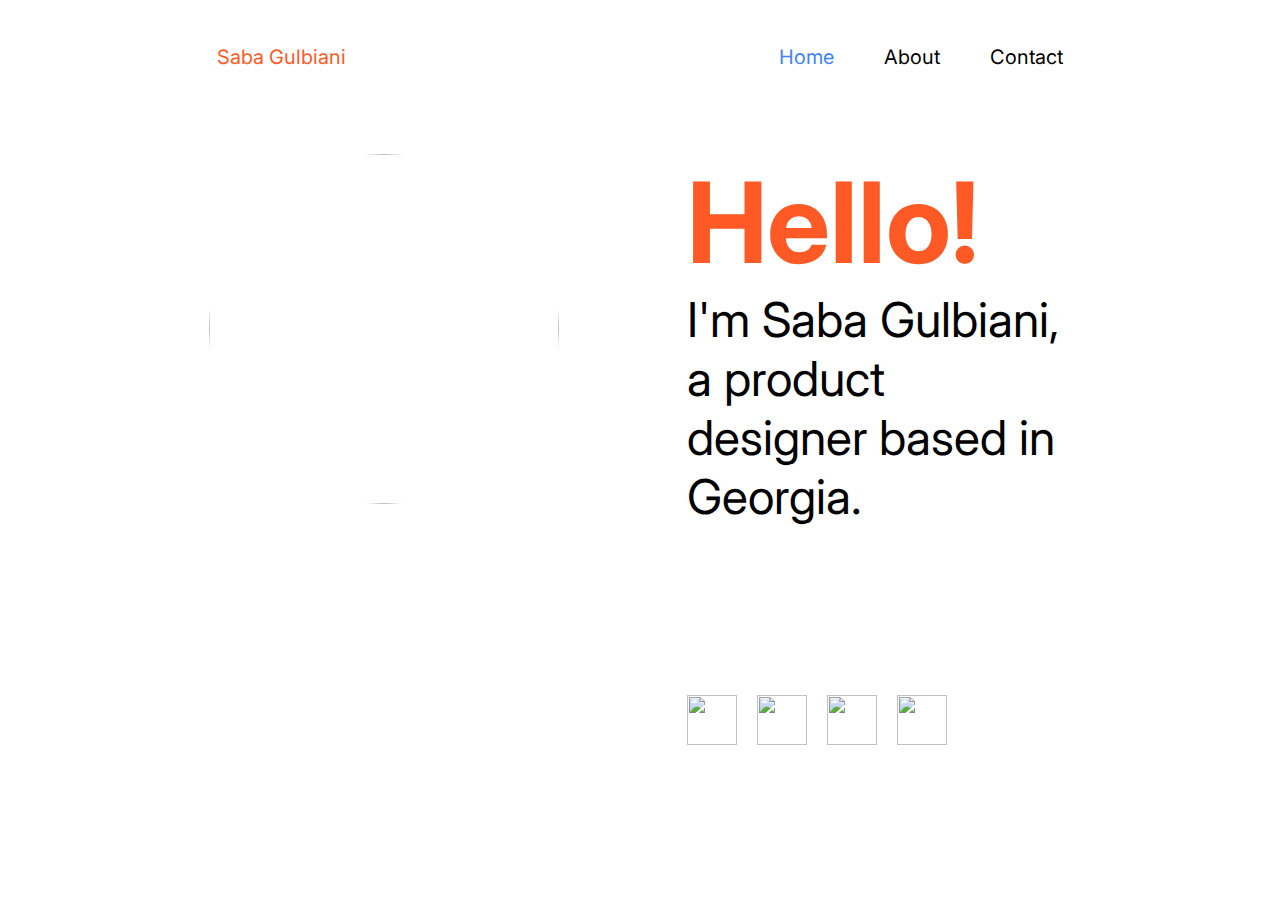
==== index.html @ e2720db1 "Add files via upload" ====
<!DOCTYPE html>
<html lang="en">
  <head>
    <meta charset="UTF-8" />
    <meta name="viewport" content="width=device-width, initial-scale=1.0" />
    <title>Welcome</title>
    <link
      rel="icon"
      type="image/x-icon"
      href="https://pnghq.com/wp-content/uploads/letter-s-png-high-quality-image-73375.png"
    />
    <link rel="preconnect" href="https://fonts.googleapis.com" />
    <link rel="preconnect" href="https://fonts.gstatic.com" crossorigin />
    <link
      href="https://fonts.googleapis.com/css2?family=Inter:wght@100..900&family=Prompt&family=Roboto:wght@700&display=swap"
      rel="stylesheet"
    />
    <link rel="stylesheet" href="./styles.css" />
  </head>
  <body>
    <header>
      <nav class="top_nav">
        <ul class="left_nav">
          <a class="name" href="./index.html">Saba Gulbiani</a>
        </ul>
        <ul class="right_nav">
          <a class="hm" href="./index.html">Home</a>
          <a class="abt" href="./about.html">About</a>
          <a class="contact" href="./contact.html">Contact</a>
        </ul>
      </nav>
    </header>
    <main>
      <div class="content_wraper">
        <div class="left_wraper">
          <img src="./assets/me.jpeg" alt="" />
        </div>
        <div class="right_wraper">
          <h1>Hello!</h1>
          <p>I'm Saba Gulbiani, a product designer based in Georgia.</p>
          <ul class="soc">
            <a href="https://www.facebook.com/sabagulbian1">
              <img src="./assets/facebook.png" alt="" />
            </a>
            <a href="https://www.instagram.com/sabagulbian1/">
              <img src="./assets/instagram.png" alt="" />
            </a>
            <a href="https://twitter.com/gulbiani_saba">
              <img src="./assets/twiter.png" alt="" />
            </a>
            <a href="mailto:sabagulbiani077@gmail.com">
              <img src="./assets/gmail.png" alt="" />
            </a>
          </ul>
        </div>
      </div>
    </main>
  </body>
</html>
---- styles.css ----
* {
  padding: 0px;
  margin: 0px;
  list-style-type: none;
}
a,
li {
  all: unset;
}
body {
  font-family: "Inter", sans-serif;
}

.top_nav {
  padding-top: 5vh;
  padding-bottom: 5vh;
  display: flex;
  position: fixed;
  width: 100%;
  justify-content: space-around;
  font-size: 20px;
  background-color: rgb(255, 255, 255);
}
.left_nav {
  display: flex;
  justify-content: start;
  color: rgb(255, 89, 37);
}
.right_nav {
  display: flex;
  flex-direction: row;
  justify-content: end;
  gap: 50px;
}

.hm {
  color: rgb(62, 131, 251);
}

.content_wraper {
  display: flex;
  justify-content: center;
  padding-top: 12%;
  flex-direction: row;
  width: 100vw;
  gap: 10%;
}
.right_wraper {
  display: flex;
  flex-direction: column;
  justify-content: center;
}
.right_wraper > h1 {
  color: rgb(255, 89, 37);
  font-size: 8rem;
}
.right_wraper > p {
  color: black;
  width: 30vw;
  height: 30vh;
  font-size: 3rem;
}
.left_wraper > img {
  width: 350px;
  height: 350px;
  display: flex;
  justify-content: center;
  border-radius: 70%;
}
.soc {
  display: flex;
  flex-direction: row;
  gap: 20px;
}
a > img {
  width: 50px;
  height: 50px;
}

@media screen and (min-width: 1024px) and (max-width: 1350px) {
  .content_wraper {
    display: flex;
    justify-content: center;
    padding-top: 12%;
    flex-direction: row;
    width: 100vw;
    gap: 10%;
  }
  .right_wraper > h1 {
    color: rgb(255, 89, 37);
    font-size: 7rem;
  }
  .right_wraper > p {
    color: black;
    width: 30vw;
    height: 30vh;
    font-size: 3rem;
  }
  .soc {
    display: flex;
    gap: 20px;
    padding-top: 15vh;
    padding-bottom: 10vh;
  }
}

@media screen and (min-width: 760px) and (max-width: 1024px) {
  .content_wraper {
    display: flex;
    justify-content: center;
    padding-top: 14%;
    flex-direction: column;
    align-items: center;
    width: 100vw;
    gap: 10%;
  }
  .right_wraper > h1 {
    color: rgb(255, 89, 37);
    font-size: 7rem;
  }
  .right_wraper > p {
    color: black;
    width: 80vw;
    font-size: 50px;
  }
  .soc {
    display: flex;
    gap: 20px;
    padding-bottom: 10vh;
  }
}

@media screen and (min-width: 420px) and (max-width: 760px) {
  .content_wraper {
    display: flex;
    justify-content: center;
    padding-top: 24%;
    flex-direction: column;
    align-items: center;
    width: 100vw;
  }
  .right_wraper > h1 {
    color: rgb(255, 89, 37);
    font-size: 5rem;
  }
  .right_wraper > p {
    color: black;
    width: 80vw;
    font-size: 35px;
  }
  .soc {
    display: flex;
    gap: 20px;
    padding-bottom: 10vh;
  }
  .left_wraper > img {
    width: 300px;
    height: 300px;
    display: flex;
    justify-content: center;
    padding-bottom: 10vh;
    border-radius: 70%;
  }
}

@media screen and (min-width: 320px) and (max-width: 420px) {
  .top_nav {
    padding-top: 3vh;
    padding-bottom: 3vh;
    display: flex;
    position: fixed;
    width: 100%;
    justify-content: space-around;
    font-size: 10px;
    background-color: rgb(255, 255, 255);
  }
  .left_nav {
    display: flex;
    justify-content: start;
    color: rgb(255, 89, 37);
  }
  .right_nav {
    display: flex;
    flex-direction: row;
    justify-content: end;
    gap: 50px;
  }
  .content_wraper {
    display: flex;
    justify-content: center;
    padding-top: 18%;
    flex-direction: column;
    align-items: center;
    width: 100vw;
    gap: 10%;
  }

  .right_wraper > h1 {
    color: rgb(255, 89, 37);
    font-size: 3rem;
  }
  .right_wraper > p {
    color: black;
    width: 80vw;
    font-size: 25px;
  }
  .soc {
    display: flex;
    justify-content: center;
    gap: 20px;
    padding-bottom: 10vh;
  }
  .left_wraper > img {
    width: 200px;
    height: 200px;
    display: flex;
    justify-content: center;
    border-radius: 70%;
  }
  a > img {
    width: 40px;
    height: 40px;
  }
}
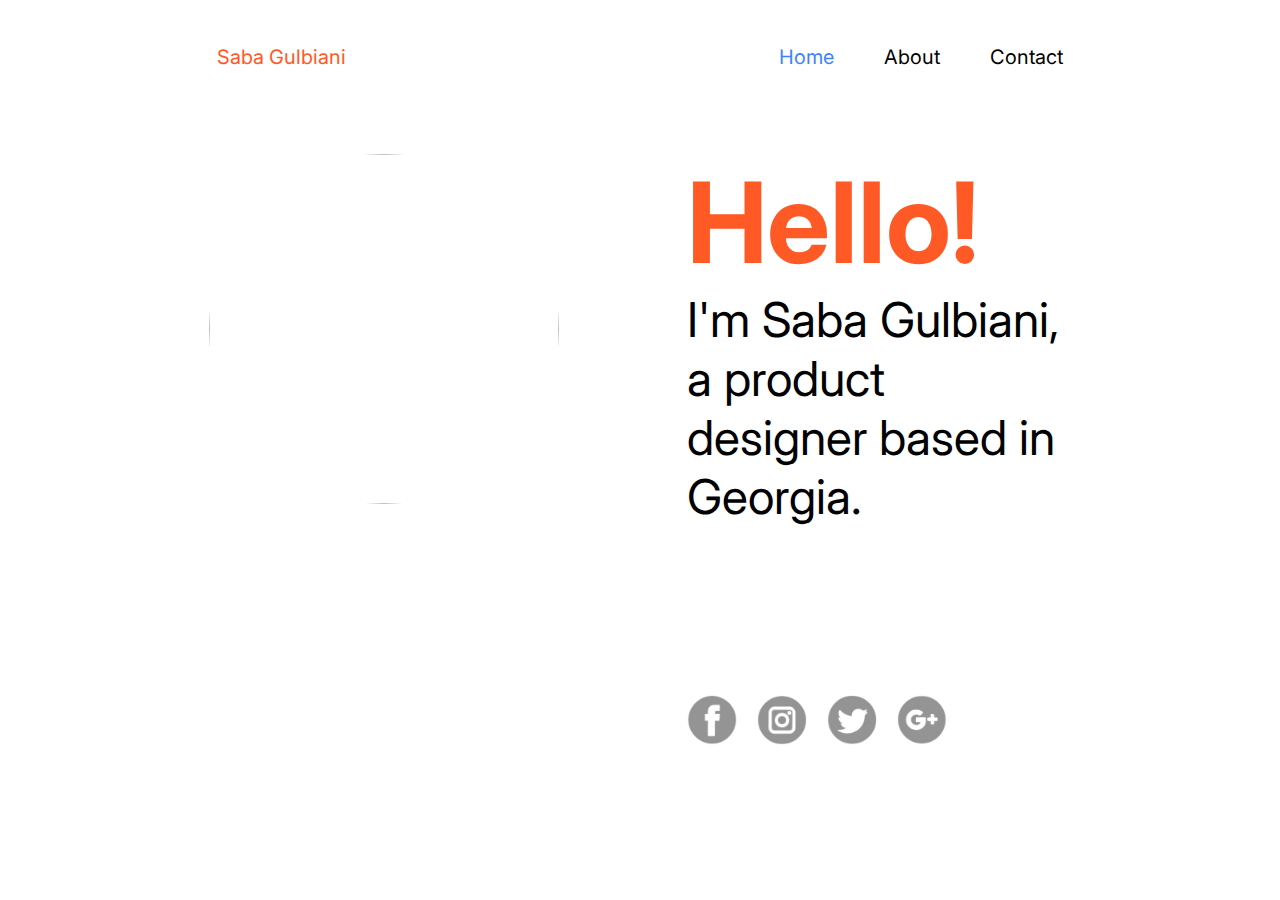
==== commit 1356a9f8: "index.html" ====
--- a/index.html
+++ b/index.html
@@ -40,16 +40,16 @@
           <p>I'm Saba Gulbiani, a product designer based in Georgia.</p>
           <ul class="soc">
             <a href="https://www.facebook.com/sabagulbian1">
-              <img src="./assets/facebook.png" alt="" />
+              <img src="./facebook.png" alt="" />
             </a>
             <a href="https://www.instagram.com/sabagulbian1/">
-              <img src="./assets/instagram.png" alt="" />
+              <img src="./instagram.png" alt="" />
             </a>
             <a href="https://twitter.com/gulbiani_saba">
-              <img src="./assets/twiter.png" alt="" />
+              <img src="./twiter.png" alt="" />
             </a>
             <a href="mailto:sabagulbiani077@gmail.com">
-              <img src="./assets/gmail.png" alt="" />
+              <img src="./gmail.png" alt="" />
             </a>
           </ul>
         </div>
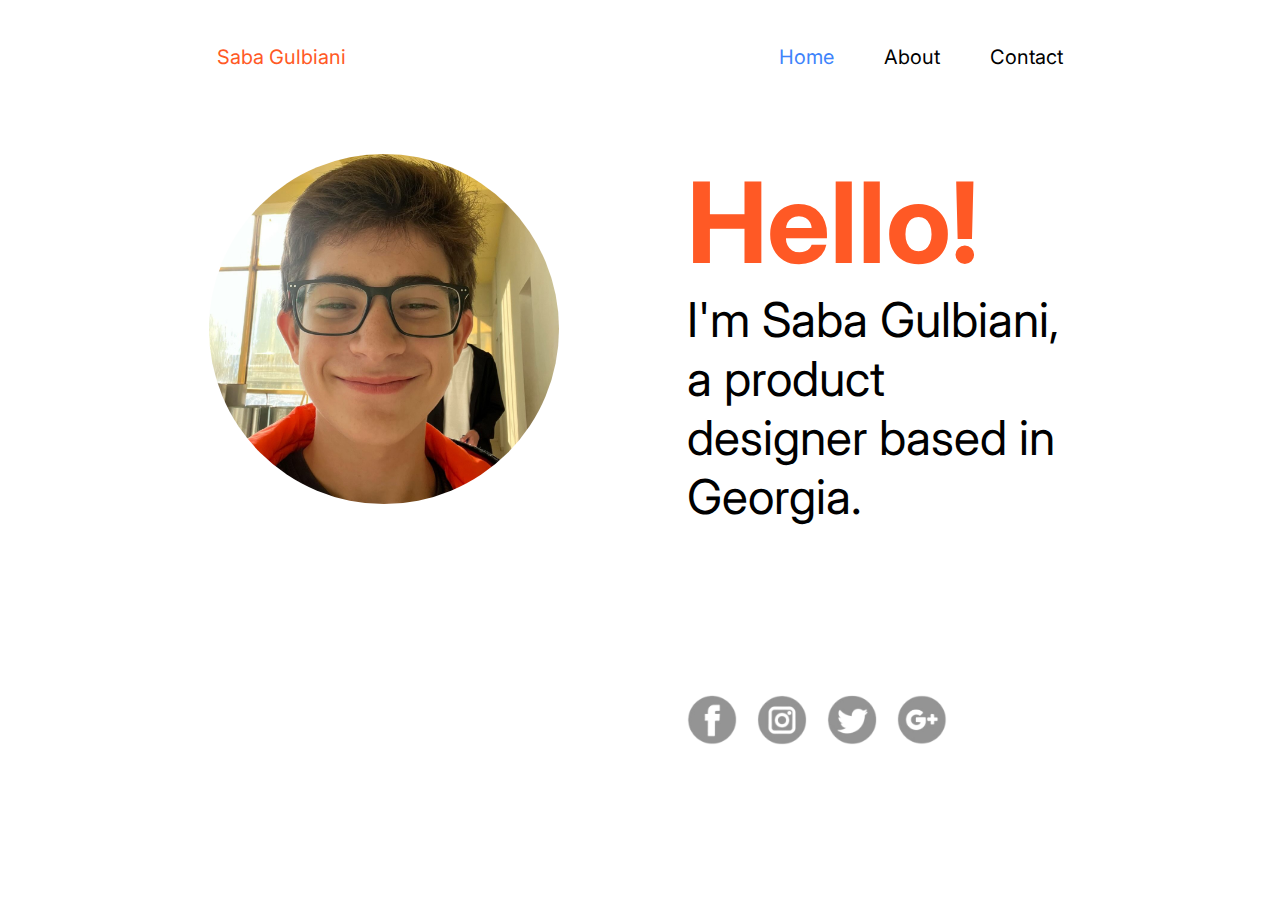
==== commit 599beaed: "index.html" ====
--- a/index.html
+++ b/index.html
@@ -33,7 +33,7 @@
     <main>
       <div class="content_wraper">
         <div class="left_wraper">
-          <img src="./assets/me.jpeg" alt="" />
+          <img src="./me.jpeg" alt="" />
         </div>
         <div class="right_wraper">
           <h1>Hello!</h1>
